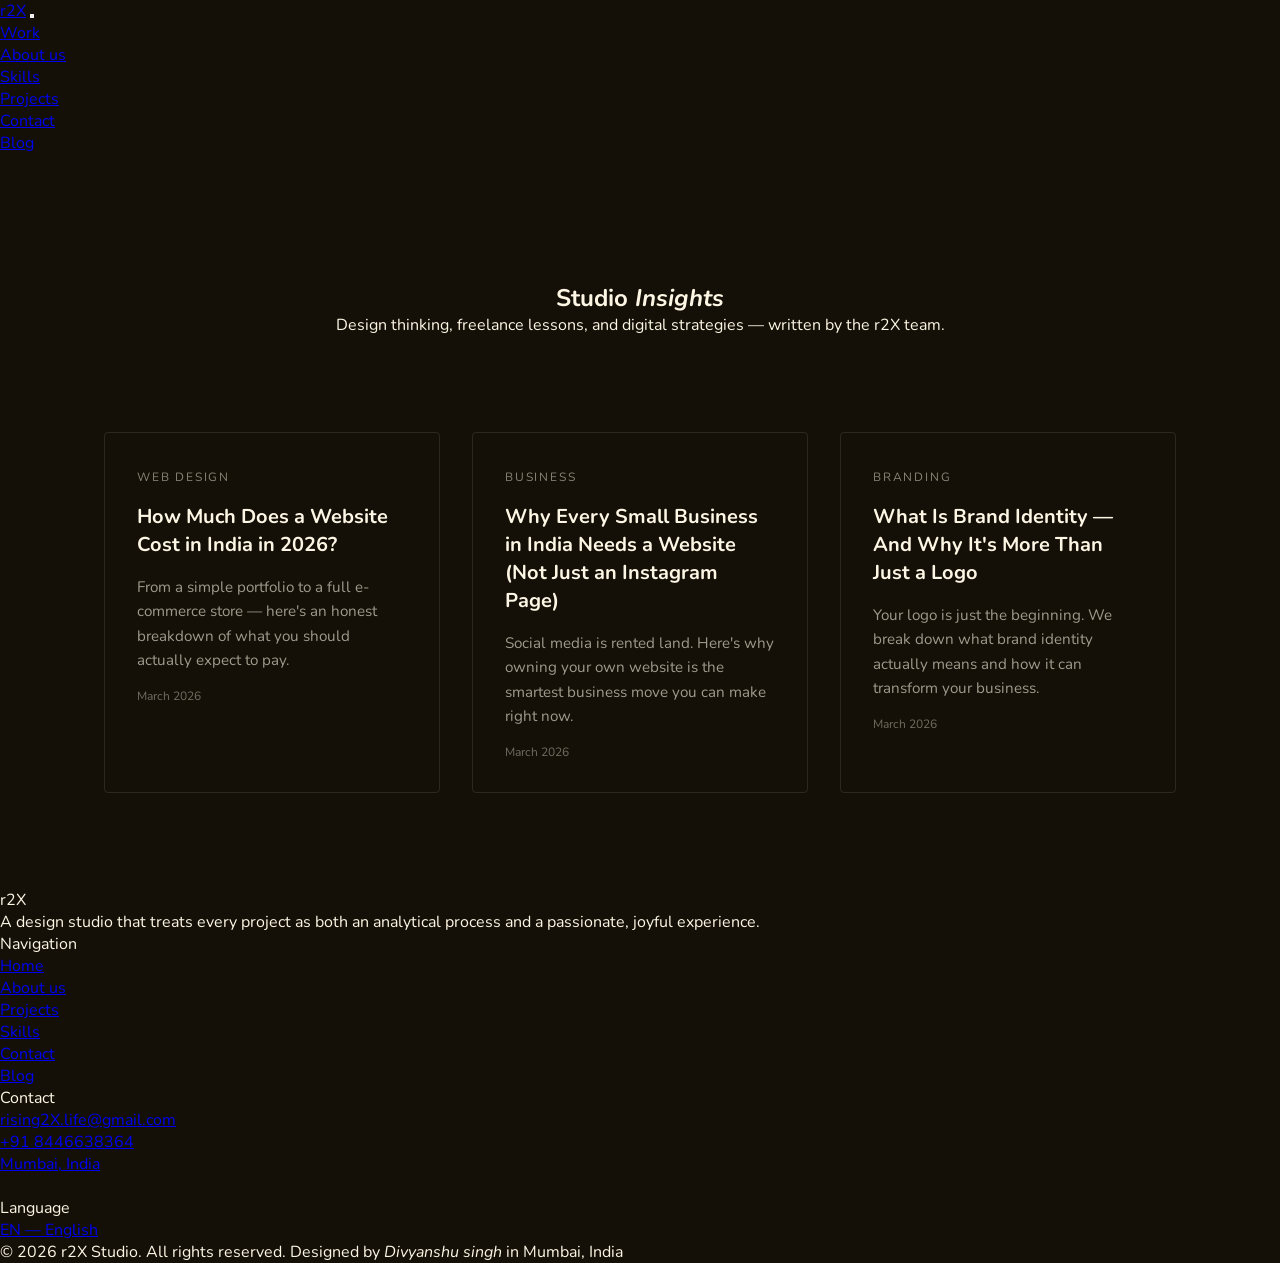
==== blog/index.html @ e8321211 "made blog pages cganges seo" ====
<!DOCTYPE html>
<html lang="en">
<head>
  <meta charset="UTF-8" />
  <meta name="viewport" content="width=device-width, initial-scale=1.0" />
  <title>Blog — r2X Studio | Web Design &amp; Branding Insights</title>
  <meta name="description" content="Read articles on web design, brand identity, freelancing, and building digital businesses — by the team at r2X Studio, Mumbai." />
  <meta name="robots" content="index, follow" />
  <link rel="canonical" href="https://whalevoice.in/blog/" />

  <!-- Preconnect -->
  <link rel="preconnect" href="https://fonts.googleapis.com" />
  <link rel="preconnect" href="https://fonts.gstatic.com" crossorigin />

  <!-- Favicon -->
  <link rel="icon" type="image/png" href="/adf.png" />
  <link rel="apple-touch-icon" href="/adf.png" />

  <!-- Site CSS -->
  <link rel="stylesheet" href="../css/globals.css" />
  <link rel="stylesheet" href="blog.css" />

  <script type="application/ld+json">
  {
    "@context": "https://schema.org",
    "@type": "Blog",
    "name": "r2X Studio Blog",
    "url": "https://whalevoice.in/blog/",
    "description": "Insights on web design, branding, and freelancing from r2X Studio.",
    "publisher": {
      "@type": "Organization",
      "name": "r2X Studio",
      "url": "https://whalevoice.in"
    }
  }
  </script>
</head>
<body>

  <!-- Nav -->
  <nav class="about-nav" id="about-nav">
    <a href="../index.html" class="nav-logo">r2X<span class="logo-dot"></span></a>
    <button class="nav-toggle" aria-label="Menu">
      <span></span><span></span><span></span>
    </button>
    <ul class="nav-links">
      <li><a href="../index.html">Work</a></li>
      <li><a href="../pages/about.html">About us</a></li>
      <li><a href="../pages/about.html#skills">Skills</a></li>
      <li><a href="../pages/about.html#projects">Projects</a></li>
      <li><a href="../pages/about.html#contact">Contact</a></li>
      <li><a href="/blog/" class="active">Blog</a></li>
    </ul>
  </nav>

  <main>
    <section class="blog-hero">
      <h1>Studio <em>Insights</em></h1>
      <p>Design thinking, freelance lessons, and digital strategies — written by the r2X team.</p>
    </section>

    <section class="blog-grid">

      <article class="blog-card">
        <span class="blog-tag">Web Design</span>
        <h2><a href="/blog/how-much-does-a-website-cost-in-india.html">
          How Much Does a Website Cost in India in 2026?
        </a></h2>
        <p>From a simple portfolio to a full e-commerce store — here's an honest breakdown of what you should actually expect to pay.</p>
        <span class="blog-date">March 2026</span>
      </article>

      <article class="blog-card">
        <span class="blog-tag">Business</span>
        <h2><a href="/blog/why-every-small-business-needs-a-website.html">
          Why Every Small Business in India Needs a Website (Not Just an Instagram Page)
        </a></h2>
        <p>Social media is rented land. Here's why owning your own website is the smartest business move you can make right now.</p>
        <span class="blog-date">March 2026</span>
      </article>

      <article class="blog-card">
        <span class="blog-tag">Branding</span>
        <h2><a href="/blog/what-is-brand-identity-and-why-it-matters.html">
          What Is Brand Identity — And Why It's More Than Just a Logo
        </a></h2>
        <p>Your logo is just the beginning. We break down what brand identity actually means and how it can transform your business.</p>
        <span class="blog-date">March 2026</span>
      </article>

    </section>
  </main>

  <!-- Footer -->
  <footer>
    <div class="footer-top">
      <div>
        <div class="footer-logo-big">r2X<span class="f-dot"></span></div>
        <p class="footer-tagline">A design studio that treats every project as both an analytical process
          and a passionate, joyful experience.</p>
        <div class="footer-socials"></div>
      </div>

      <div>
        <div class="footer-col-label">Navigation</div>
        <ul class="footer-list">
          <li><a href="../index.html">Home</a></li>
          <li><a href="../pages/about.html">About us</a></li>
          <li><a href="../pages/about.html#projects">Projects</a></li>
          <li><a href="../pages/about.html#skills">Skills</a></li>
          <li><a href="../pages/about.html#contact">Contact</a></li>
          <li><a href="/blog/">Blog</a></li>
        </ul>
      </div>

      <div>
        <div class="footer-col-label">Contact</div>
        <ul class="footer-list">
          <li><a href="mailto:freelance.div06@gmail.com">rising2X.life@gmail.com</a></li>
          <li><a href="tel:+918446638364">+91 8446638364</a></li>
          <li><a href="#">Mumbai, India</a></li>
        </ul>
        <br />
        <div class="footer-col-label">Language</div>
        <ul class="footer-list">
          <li><a href="#">EN — English</a></li>
        </ul>
      </div>
    </div>

    <div class="footer-bottom">
      <span class="footer-copy">© 2026 r2X Studio. All rights reserved.</span>
      <span class="footer-craft">Designed by <em>Divyanshu singh</em> in Mumbai, India</span>
    </div>
  </footer>

  <script src="../js/shared.js"></script>

</body>
</html>
---- css/globals.css ----
/* ═══════════════════════════════════════════
   r2X — Global Styles
   ═══════════════════════════════════════════ */

@import url('https://fonts.googleapis.com/css2?family=Nunito:ital,wght@0,300;0,400;0,600;0,700;0,800;0,900;1,400;1,700&family=Playfair+Display:ital,wght@0,400;0,700;0,900;1,400;1,700;1,900&family=DM+Mono:ital,wght@0,300;0,400;0,500;1,300;1,400&display=swap');

*, *::before, *::after {
  box-sizing: border-box;
  margin: 0;
  padding: 0;
}

:root {
  /* Core palette */
  --amber:      #F0A830;
  --amber-deep: #C87818;
  --amber-pale: #FFD878;
  --rust:       #D05020;
  --gold:       #B87010;
  --cream:      #FDF6E4;
  --sand:       #F2D898;
  --dark:       #141008;
  --dark-mid:   #1C1508;
  --dark-card:  #201808;
  --white:      #FFFDF5;

  /* Semantic */
  --bg:         var(--dark);
  --fg:         var(--cream);
  --accent:     var(--amber);
  --border:     rgba(240,168,48,0.18);
  --muted:      rgba(253,246,228,0.42);
  --very-muted: rgba(253,246,228,0.22);

  /* Type */
  --font-display: 'Playfair Display', Georgia, serif;
  --font-body:    'Nunito', sans-serif;
  --font-mono:    'DM Mono', 'Courier New', monospace;

  /* Easing */
  --ease-out-expo: cubic-bezier(0.16, 1, 0.3, 1);
  --ease-in-out:   cubic-bezier(0.65, 0, 0.35, 1);
}

html {
  scroll-behavior: smooth;
  font-size: 16px;
}

body {
  background: var(--bg);
  color: var(--fg);
  font-family: var(--font-body);
  overflow-x: hidden;
  -webkit-font-smoothing: antialiased;
  -moz-osx-font-smoothing: grayscale;
  cursor: none;
}

/* ── CUSTOM CURSOR ── */
#cursor {
  position: fixed;
  width: 10px;
  height: 10px;
  background: var(--amber);
  border-radius: 50%;
  pointer-events: none;
  z-index: 99999;
  transform: translate(-50%, -50%);
  transition: width 0.3s var(--ease-out-expo),
              height 0.3s var(--ease-out-expo),
              background 0.3s ease,
              opacity 0.2s ease;
  mix-blend-mode: screen;
  will-change: transform;
}
#cursor.big {
  width: 52px;
  height: 52px;
  background: rgba(240,168,48,0.25);
}
#cursor.hidden { opacity: 0; }

/* ── SCROLLBAR ── */
::-webkit-scrollbar { width: 3px; }
::-webkit-scrollbar-track { background: var(--dark); }
::-webkit-scrollbar-thumb { background: var(--amber-deep); border-radius: 2px; }

/* ── SELECTION ── */
::selection {
  background: var(--amber);
  color: var(--dark);
}

/* ── UTILITY ── */
.visually-hidden {
  position: absolute;
  width: 1px; height: 1px;
  overflow: hidden;
  clip: rect(0,0,0,0);
}
---- blog/blog.css ----
/* Blog-specific styles — inherits main site fonts, colors, and variables */

.blog-post {
  max-width: 720px;
  margin: 0 auto;
  padding: 6rem 2rem 8rem;
}

.post-header {
  margin-bottom: 3rem;
  border-bottom: 1px solid rgba(255,255,255,0.1);
  padding-bottom: 2rem;
}

.post-header h1 {
  font-size: clamp(1.75rem, 4vw, 2.75rem);
  line-height: 1.2;
  margin: 1rem 0;
}

.post-meta {
  font-size: 0.8rem;
  opacity: 0.4;
  text-transform: uppercase;
  letter-spacing: 0.1em;
}

.post-intro {
  font-size: 1.15rem;
  line-height: 1.7;
  opacity: 0.75;
  margin-top: 1.5rem;
}

.post-body h2 {
  font-size: 1.4rem;
  margin: 3rem 0 1rem;
}

.post-body h3 {
  font-size: 1.1rem;
  margin: 2rem 0 0.75rem;
  opacity: 0.85;
}

.post-body p {
  line-height: 1.8;
  opacity: 0.75;
  margin-bottom: 1.25rem;
}

.post-body ul {
  padding-left: 1.5rem;
  margin-bottom: 1.5rem;
}

.post-body ul li {
  line-height: 1.8;
  opacity: 0.75;
  margin-bottom: 0.5rem;
}

.post-cta {
  margin-top: 4rem;
  padding: 2rem;
  border: 1px solid rgba(255,255,255,0.15);
  border-radius: 4px;
  text-align: center;
}

.post-cta p {
  font-size: 1.1rem;
  opacity: 1 !important;
}

.post-cta a {
  color: inherit;
  text-decoration: underline;
  text-underline-offset: 4px;
}

/* Blog index page styles */
.blog-hero {
  padding: 8rem 2rem 4rem;
  text-align: center;
}
.blog-grid {
  display: grid;
  grid-template-columns: repeat(auto-fit, minmax(300px, 1fr));
  gap: 2rem;
  padding: 2rem 4rem 6rem;
  max-width: 1200px;
  margin: 0 auto;
}
.blog-card {
  border: 1px solid rgba(255,255,255,0.1);
  padding: 2rem;
  border-radius: 4px;
  transition: border-color 0.3s ease;
}
.blog-card:hover {
  border-color: rgba(255,255,255,0.4);
}
.blog-tag {
  font-size: 0.75rem;
  text-transform: uppercase;
  letter-spacing: 0.15em;
  opacity: 0.5;
}
.blog-card h2 {
  margin: 1rem 0;
  font-size: 1.25rem;
  line-height: 1.4;
}
.blog-card h2 a {
  text-decoration: none;
  color: inherit;
}
.blog-card h2 a:hover {
  opacity: 0.7;
}
.blog-card p {
  opacity: 0.6;
  font-size: 0.95rem;
  line-height: 1.6;
}
.blog-date {
  font-size: 0.75rem;
  opacity: 0.4;
  display: block;
  margin-top: 1rem;
}
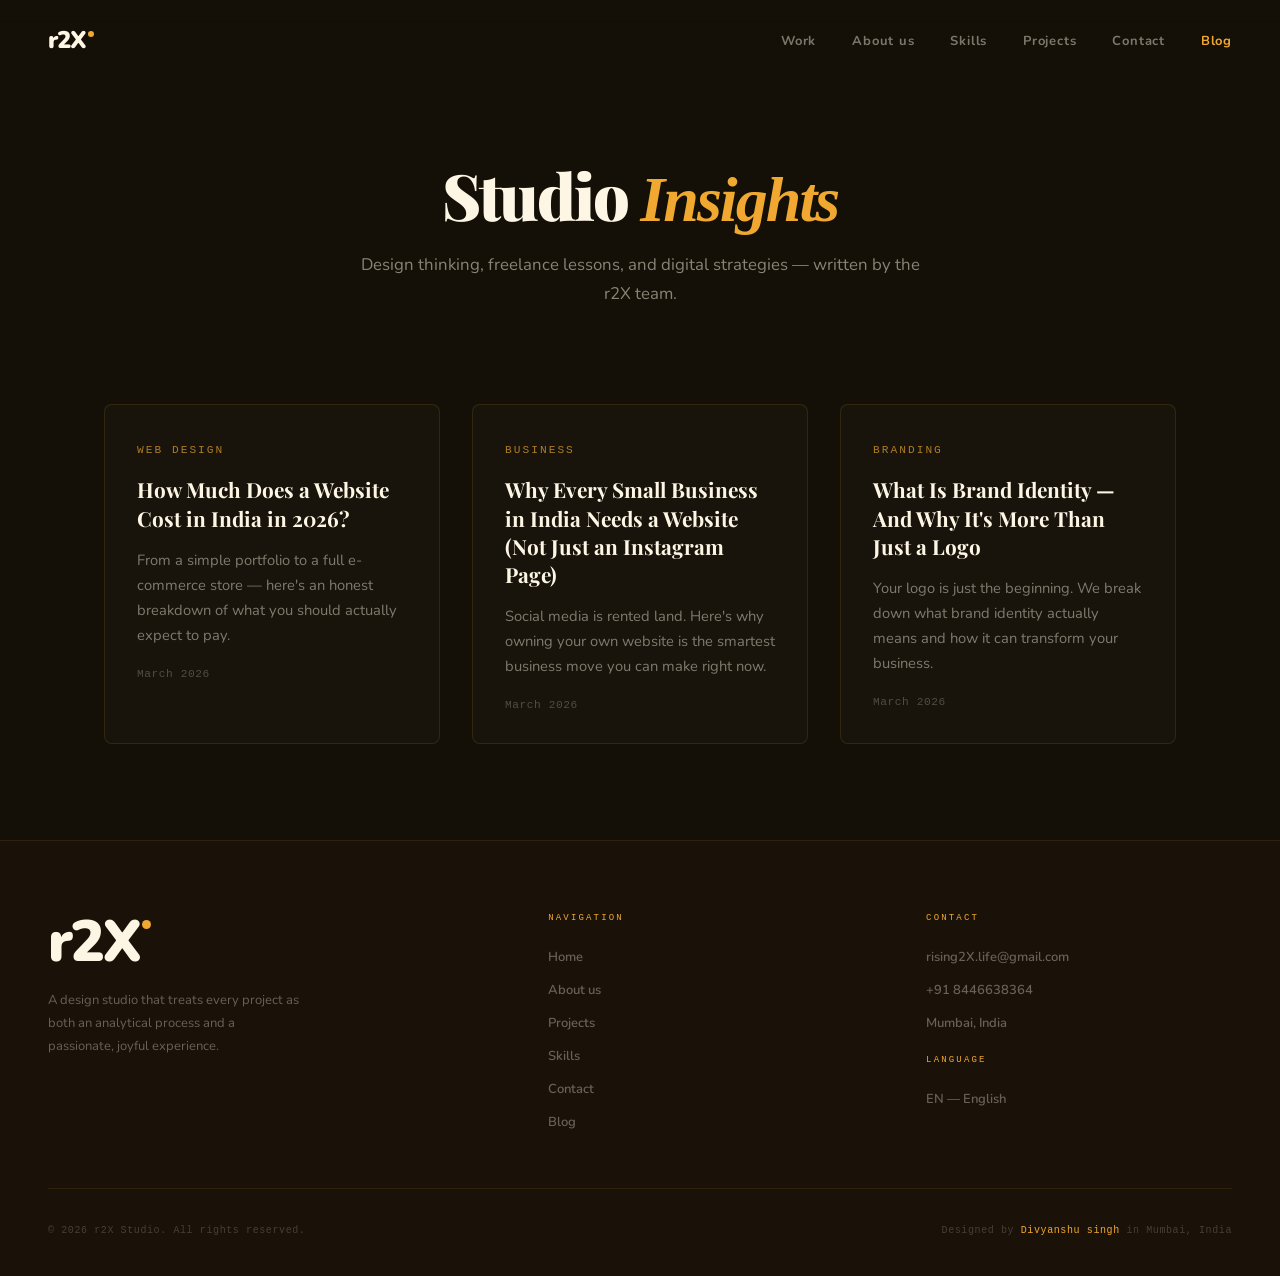
==== commit 8f5fff48: "made blog page changes and css" ====
--- a/blog/index.html
+++ b/blog/index.html
@@ -7,6 +7,19 @@
   <meta name="description" content="Read articles on web design, brand identity, freelancing, and building digital businesses — by the team at r2X Studio, Mumbai." />
   <meta name="robots" content="index, follow" />
   <link rel="canonical" href="https://whalevoice.in/blog/" />
+
+  <!-- Open Graph -->
+  <meta property="og:type" content="website" />
+  <meta property="og:url" content="https://whalevoice.in/blog/" />
+  <meta property="og:title" content="Blog — r2X Studio | Web Design & Branding Insights" />
+  <meta property="og:description" content="Read articles on web design, brand identity, freelancing, and building digital businesses — by the team at r2X Studio, Mumbai." />
+  <meta property="og:image" content="https://whalevoice.in/og-image.jpg" />
+
+  <!-- Twitter Card -->
+  <meta name="twitter:card" content="summary_large_image" />
+  <meta name="twitter:title" content="Blog — r2X Studio | Web Design & Branding Insights" />
+  <meta name="twitter:description" content="Read articles on web design, brand identity, freelancing, and building digital businesses — by r2X Studio." />
+  <meta name="twitter:image" content="https://whalevoice.in/og-image.jpg" />
 
   <!-- Preconnect -->
   <link rel="preconnect" href="https://fonts.googleapis.com" />
@@ -36,6 +49,8 @@
   </script>
 </head>
 <body>
+
+  <div id="cursor"></div>
 
   <!-- Nav -->
   <nav class="about-nav" id="about-nav">
--- a/blog/blog.css
+++ b/blog/blog.css
@@ -1,89 +1,125 @@
-/* Blog-specific styles — inherits main site fonts, colors, and variables */
-
-.blog-post {
-  max-width: 720px;
+/* ═══════════════════════════════════════════
+   r2X — blog.css
+   Blog-specific styles — inherits main site fonts, colors, and variables from globals.css
+   ═══════════════════════════════════════════ */
+
+/* ── NAV (Dark theme for blog pages) ── */
+.about-nav {
+  position: fixed;
+  top: 0;
+  left: 0;
+  right: 0;
+  z-index: 100;
+  display: flex;
+  align-items: center;
+  justify-content: space-between;
+  padding: 28px 48px;
+  background: linear-gradient(to bottom, rgba(20, 16, 8, 0.98) 0%, rgba(20, 16, 8, 0) 100%);
+  transition: background 0.4s, padding 0.35s, box-shadow 0.4s;
+}
+
+.about-nav.scrolled {
+  background: rgba(20, 16, 8, 0.97);
+  border-bottom: 1px solid rgba(240, 168, 48, 0.15);
+  padding: 20px 48px;
+  box-shadow: 0 4px 32px rgba(0, 0, 0, 0.25);
+}
+
+.about-nav .nav-logo {
+  font-family: var(--font-body);
+  font-size: 24px;
+  font-weight: 900;
+  letter-spacing: -0.04em;
+  color: var(--cream);
+  text-decoration: none;
+  cursor: none;
+  display: flex;
+  align-items: flex-start;
+  gap: 2px;
+  line-height: 1;
+}
+
+.about-nav .nav-logo .logo-dot {
+  width: 6px;
+  height: 6px;
+  background: var(--amber);
+  border-radius: 50%;
+  margin-top: 3px;
+}
+
+.about-nav .nav-links {
+  display: flex;
+  gap: 36px;
+  list-style: none;
+}
+
+.about-nav .nav-links a {
+  font-family: var(--font-body);
+  font-size: 13px;
+  font-weight: 700;
+  letter-spacing: 0.06em;
+  color: rgba(253, 246, 228, 0.45);
+  text-decoration: none;
+  cursor: none;
+  transition: color 0.2s;
+}
+
+.about-nav .nav-links a:hover,
+.about-nav .nav-links a.active {
+  color: var(--amber);
+}
+
+/* ── Mobile nav toggle ── */
+.nav-toggle {
+  display: none;
+  flex-direction: column;
+  gap: 5px;
+  cursor: pointer;
+  z-index: 101;
+  padding: 6px;
+  background: none;
+  border: none;
+}
+
+.nav-toggle span {
+  display: block;
+  width: 24px;
+  height: 2px;
+  background: var(--cream);
+  border-radius: 2px;
+  transition: transform 0.3s, opacity 0.3s;
+}
+
+/* ── BLOG HERO ── */
+.blog-hero {
+  padding: 10rem 2rem 4rem;
+  text-align: center;
+}
+
+.blog-hero h1 {
+  font-family: var(--font-display);
+  font-size: clamp(2.5rem, 6vw, 4rem);
+  font-weight: 900;
+  letter-spacing: -0.03em;
+  line-height: 1.1;
+  color: var(--cream);
+  margin-bottom: 1rem;
+}
+
+.blog-hero h1 em {
+  font-style: italic;
+  color: var(--amber);
+}
+
+.blog-hero p {
+  font-size: 1.05rem;
+  line-height: 1.7;
+  color: rgba(253, 246, 228, 0.5);
+  max-width: 560px;
   margin: 0 auto;
-  padding: 6rem 2rem 8rem;
-}
-
-.post-header {
-  margin-bottom: 3rem;
-  border-bottom: 1px solid rgba(255,255,255,0.1);
-  padding-bottom: 2rem;
-}
-
-.post-header h1 {
-  font-size: clamp(1.75rem, 4vw, 2.75rem);
-  line-height: 1.2;
-  margin: 1rem 0;
-}
-
-.post-meta {
-  font-size: 0.8rem;
-  opacity: 0.4;
-  text-transform: uppercase;
-  letter-spacing: 0.1em;
-}
-
-.post-intro {
-  font-size: 1.15rem;
-  line-height: 1.7;
-  opacity: 0.75;
-  margin-top: 1.5rem;
-}
-
-.post-body h2 {
-  font-size: 1.4rem;
-  margin: 3rem 0 1rem;
-}
-
-.post-body h3 {
-  font-size: 1.1rem;
-  margin: 2rem 0 0.75rem;
-  opacity: 0.85;
-}
-
-.post-body p {
-  line-height: 1.8;
-  opacity: 0.75;
-  margin-bottom: 1.25rem;
-}
-
-.post-body ul {
-  padding-left: 1.5rem;
-  margin-bottom: 1.5rem;
-}
-
-.post-body ul li {
-  line-height: 1.8;
-  opacity: 0.75;
-  margin-bottom: 0.5rem;
-}
-
-.post-cta {
-  margin-top: 4rem;
-  padding: 2rem;
-  border: 1px solid rgba(255,255,255,0.15);
-  border-radius: 4px;
-  text-align: center;
-}
-
-.post-cta p {
-  font-size: 1.1rem;
-  opacity: 1 !important;
-}
-
-.post-cta a {
-  color: inherit;
-  text-decoration: underline;
-  text-underline-offset: 4px;
-}
-
-/* Blog index page styles */
-.blog-hero {
-  padding: 8rem 2rem 4rem;
-  text-align: center;
-}
+}
+
+/* ── BLOG GRID (Index page) ── */
 .blog-grid {
   display: grid;
   grid-template-columns: repeat(auto-fit, minmax(300px, 1fr));
@@ -92,41 +128,386 @@
   max-width: 1200px;
   margin: 0 auto;
 }
+
 .blog-card {
-  border: 1px solid rgba(255,255,255,0.1);
+  border: 1px solid rgba(240, 168, 48, 0.12);
   padding: 2rem;
-  border-radius: 4px;
-  transition: border-color 0.3s ease;
-}
+  border-radius: 8px;
+  transition: border-color 0.3s ease, transform 0.3s ease, box-shadow 0.3s ease;
+  cursor: none;
+  background: rgba(255, 255, 255, 0.02);
+}
+
 .blog-card:hover {
-  border-color: rgba(255,255,255,0.4);
-}
+  border-color: rgba(240, 168, 48, 0.35);
+  transform: translateY(-4px);
+  box-shadow: 0 12px 40px rgba(0, 0, 0, 0.2);
+}
+
 .blog-tag {
-  font-size: 0.75rem;
+  font-family: var(--font-mono);
+  font-size: 0.7rem;
   text-transform: uppercase;
-  letter-spacing: 0.15em;
-  opacity: 0.5;
-}
+  letter-spacing: 0.18em;
+  color: var(--amber);
+  opacity: 0.7;
+}
+
 .blog-card h2 {
   margin: 1rem 0;
-  font-size: 1.25rem;
-  line-height: 1.4;
-}
+  font-family: var(--font-display);
+  font-size: 1.3rem;
+  line-height: 1.35;
+  font-weight: 700;
+  color: var(--cream);
+}
+
 .blog-card h2 a {
   text-decoration: none;
   color: inherit;
-}
+  cursor: none;
+  transition: color 0.2s;
+}
+
 .blog-card h2 a:hover {
+  color: var(--amber);
+}
+
+.blog-card p {
+  color: rgba(253, 246, 228, 0.45);
+  font-size: 0.92rem;
+  line-height: 1.7;
+}
+
+.blog-date {
+  font-family: var(--font-mono);
+  font-size: 0.7rem;
+  color: rgba(253, 246, 228, 0.25);
+  display: block;
+  margin-top: 1.25rem;
+  letter-spacing: 0.05em;
+}
+
+/* ── BLOG POST (Article pages) ── */
+.blog-post {
+  max-width: 720px;
+  margin: 0 auto;
+  padding: 8rem 2rem 6rem;
+}
+
+.post-header {
+  margin-bottom: 3rem;
+  border-bottom: 1px solid rgba(240, 168, 48, 0.12);
+  padding-bottom: 2rem;
+}
+
+.post-header h1 {
+  font-family: var(--font-display);
+  font-size: clamp(1.75rem, 4vw, 2.75rem);
+  line-height: 1.2;
+  margin: 1rem 0;
+  font-weight: 900;
+  color: var(--cream);
+  letter-spacing: -0.02em;
+}
+
+.post-meta {
+  font-family: var(--font-mono);
+  font-size: 0.75rem;
+  opacity: 0.35;
+  text-transform: uppercase;
+  letter-spacing: 0.12em;
+  color: var(--cream);
+}
+
+.post-intro {
+  font-size: 1.1rem;
+  line-height: 1.75;
+  opacity: 0.65;
+  margin-top: 1.5rem;
+  color: var(--cream);
+}
+
+.post-body h2 {
+  font-family: var(--font-display);
+  font-size: 1.45rem;
+  margin: 3rem 0 1rem;
+  color: var(--cream);
+  font-weight: 700;
+  letter-spacing: -0.01em;
+}
+
+.post-body h3 {
+  font-family: var(--font-display);
+  font-size: 1.1rem;
+  margin: 2rem 0 0.75rem;
+  color: var(--cream);
+  opacity: 0.85;
+  font-weight: 600;
+}
+
+.post-body p {
+  line-height: 1.85;
+  color: rgba(253, 246, 228, 0.65);
+  margin-bottom: 1.25rem;
+  font-size: 0.98rem;
+}
+
+.post-body ul {
+  padding-left: 1.5rem;
+  margin-bottom: 1.5rem;
+}
+
+.post-body ul li {
+  line-height: 1.85;
+  color: rgba(253, 246, 228, 0.65);
+  margin-bottom: 0.5rem;
+  font-size: 0.98rem;
+}
+
+.post-body strong {
+  color: var(--cream);
+  font-weight: 700;
+}
+
+.post-body em {
+  color: var(--amber);
+  font-style: italic;
+}
+
+.post-body a {
+  color: var(--amber);
+  text-decoration: underline;
+  text-underline-offset: 3px;
+  cursor: none;
+  transition: opacity 0.2s;
+}
+
+.post-body a:hover {
   opacity: 0.7;
 }
-.blog-card p {
-  opacity: 0.6;
-  font-size: 0.95rem;
-  line-height: 1.6;
-}
-.blog-date {
-  font-size: 0.75rem;
-  opacity: 0.4;
-  display: block;
-  margin-top: 1rem;
-}
+
+.post-cta {
+  margin-top: 4rem;
+  padding: 2.5rem 2rem;
+  border: 1px solid rgba(240, 168, 48, 0.18);
+  border-radius: 8px;
+  text-align: center;
+  background: rgba(240, 168, 48, 0.04);
+}
+
+.post-cta p {
+  font-size: 1.15rem;
+  opacity: 1 !important;
+  color: var(--cream) !important;
+}
+
+.post-cta a {
+  color: var(--amber);
+  text-decoration: underline;
+  text-underline-offset: 4px;
+  cursor: none;
+  font-weight: 700;
+  transition: opacity 0.2s;
+}
+
+.post-cta a:hover {
+  opacity: 0.7;
+}
+
+/* ── FOOTER (Dark theme) ── */
+footer {
+  background: #1a1208;
+  padding: 72px 48px 40px;
+  border-top: 1px solid rgba(240, 168, 48, 0.1);
+}
+
+.footer-top {
+  display: grid;
+  grid-template-columns: 1.4fr 1fr 1fr;
+  gap: 72px;
+  padding-bottom: 56px;
+  margin-bottom: 36px;
+  border-bottom: 1px solid rgba(240, 168, 48, 0.1);
+}
+
+.footer-logo-big {
+  font-family: var(--font-body);
+  font-weight: 900;
+  font-size: 58px;
+  letter-spacing: -0.05em;
+  color: var(--cream);
+  line-height: 1;
+  margin-bottom: 18px;
+  display: flex;
+  align-items: flex-start;
+  gap: 3px;
+}
+
+.footer-logo-big .f-dot {
+  width: 9px;
+  height: 9px;
+  background: var(--amber);
+  border-radius: 50%;
+  margin-top: 7px;
+}
+
+.footer-tagline {
+  font-size: 13px;
+  line-height: 1.78;
+  color: rgba(253, 246, 228, 0.35);
+  max-width: 255px;
+  margin-bottom: 32px;
+}
+
+.footer-socials {
+  display: flex;
+  flex-direction: column;
+  gap: 10px;
+}
+
+.footer-col-label {
+  font-family: var(--font-mono);
+  font-size: 9px;
+  letter-spacing: 0.24em;
+  text-transform: uppercase;
+  color: var(--amber);
+  margin-bottom: 22px;
+}
+
+.footer-list {
+  list-style: none;
+  display: flex;
+  flex-direction: column;
+  gap: 11px;
+}
+
+.footer-list a {
+  font-size: 13px;
+  font-weight: 600;
+  color: rgba(253, 246, 228, 0.35);
+  text-decoration: none;
+  cursor: none;
+  transition: color 0.2s;
+}
+
+.footer-list a:hover {
+  color: var(--cream);
+}
+
+.footer-bottom {
+  display: flex;
+  align-items: center;
+  justify-content: space-between;
+}
+
+.footer-copy,
+.footer-craft {
+  font-family: var(--font-mono);
+  font-size: 10px;
+  color: rgba(253, 246, 228, 0.2);
+  letter-spacing: 0.06em;
+}
+
+.footer-craft em {
+  color: var(--amber);
+  font-style: normal;
+}
+
+/* ── RESPONSIVE ── */
+
+/* Tablet */
+@media (max-width: 900px) {
+  .about-nav {
+    padding: 20px 24px;
+  }
+
+  .about-nav.scrolled {
+    padding: 16px 24px;
+  }
+
+  .nav-toggle {
+    display: flex;
+  }
+
+  .about-nav .nav-links {
+    position: fixed;
+    top: 0;
+    right: -100%;
+    width: 280px;
+    height: 100vh;
+    background: rgba(20, 16, 8, 0.98);
+    backdrop-filter: blur(20px);
+    -webkit-backdrop-filter: blur(20px);
+    flex-direction: column;
+    justify-content: center;
+    align-items: center;
+    gap: 32px;
+    transition: right 0.4s var(--ease-out-expo);
+    padding: 0;
+    z-index: 100;
+  }
+
+  .about-nav .nav-links.open {
+    right: 0;
+  }
+
+  .about-nav .nav-links a {
+    font-size: 16px;
+  }
+
+  .blog-grid {
+    padding: 2rem 2rem 4rem;
+  }
+
+  .blog-hero {
+    padding: 8rem 1.5rem 3rem;
+  }
+
+  footer {
+    padding: 56px 24px 32px;
+  }
+
+  .footer-top {
+    grid-template-columns: 1fr;
+    gap: 40px;
+  }
+
+  .footer-bottom {
+    flex-direction: column;
+    gap: 8px;
+    text-align: center;
+  }
+}
+
+/* Mobile */
+@media (max-width: 600px) {
+  .blog-hero h1 {
+    font-size: 2rem;
+  }
+
+  .blog-grid {
+    grid-template-columns: 1fr;
+    padding: 1.5rem 1rem 3rem;
+  }
+
+  .blog-post {
+    padding: 6rem 1.25rem 4rem;
+  }
+
+  .post-header h1 {
+    font-size: 1.6rem;
+  }
+
+  .post-body h2 {
+    font-size: 1.2rem;
+  }
+
+  .post-cta {
+    padding: 1.5rem 1.25rem;
+  }
+
+  .footer-logo-big {
+    font-size: 42px;
+  }
+}
